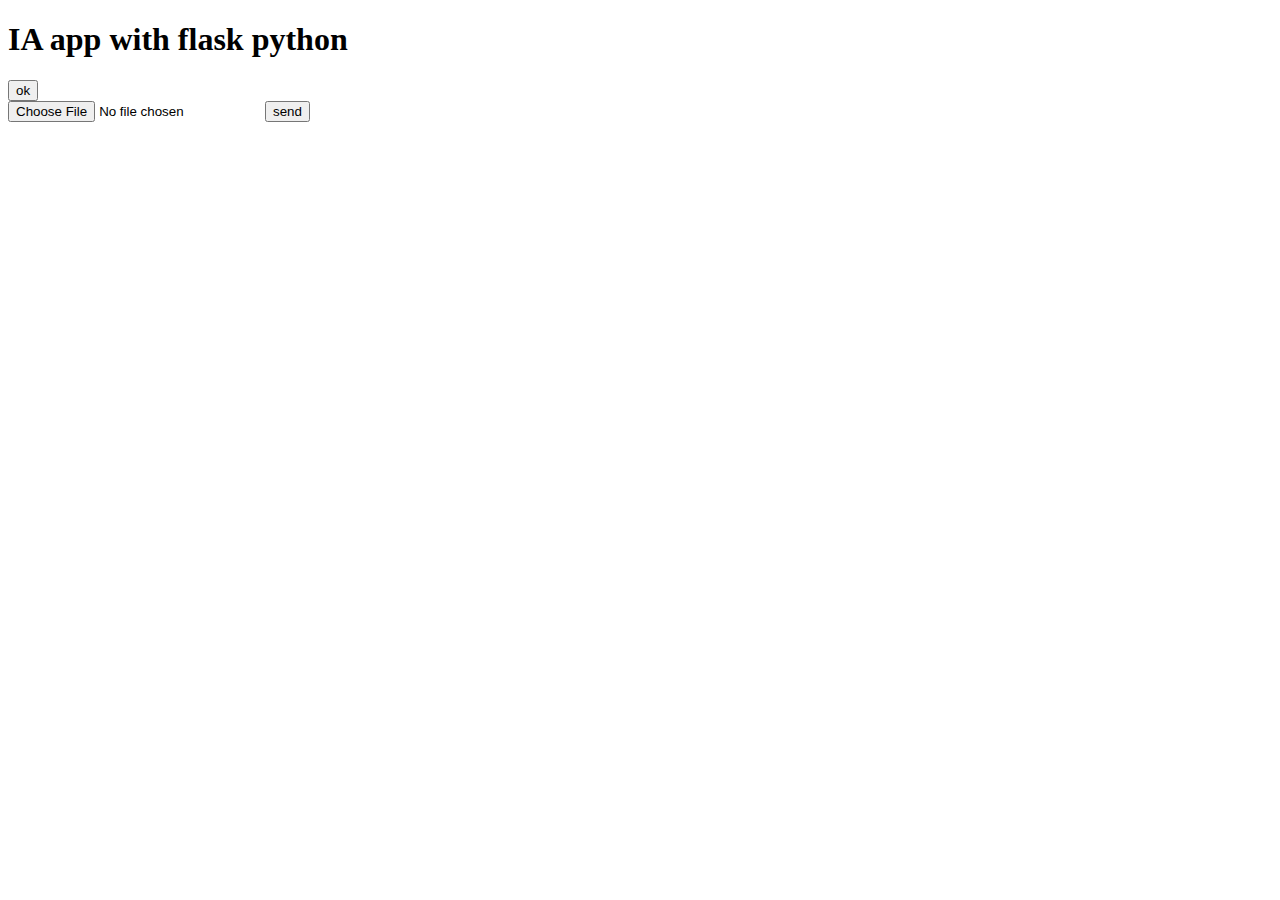
==== templates/index.html @ f8012872 "init didydoc" ====
<!DOCTYPE html>
<html lang="en">
<head>
    <meta charset="UTF-8">
    <meta name="viewport" content="width=device-width, initial-scale=1.0">
    <title>Document</title>
</head>
<body>
    <h1>IA app with flask python</h1>
    <button>ok</button>
    <form action="/upload" method="post" enctype="multipart/form-data">
        <input type="file" name="file" id="file">
        <button type="submit">send</button>
    </form>
</body>
</html>
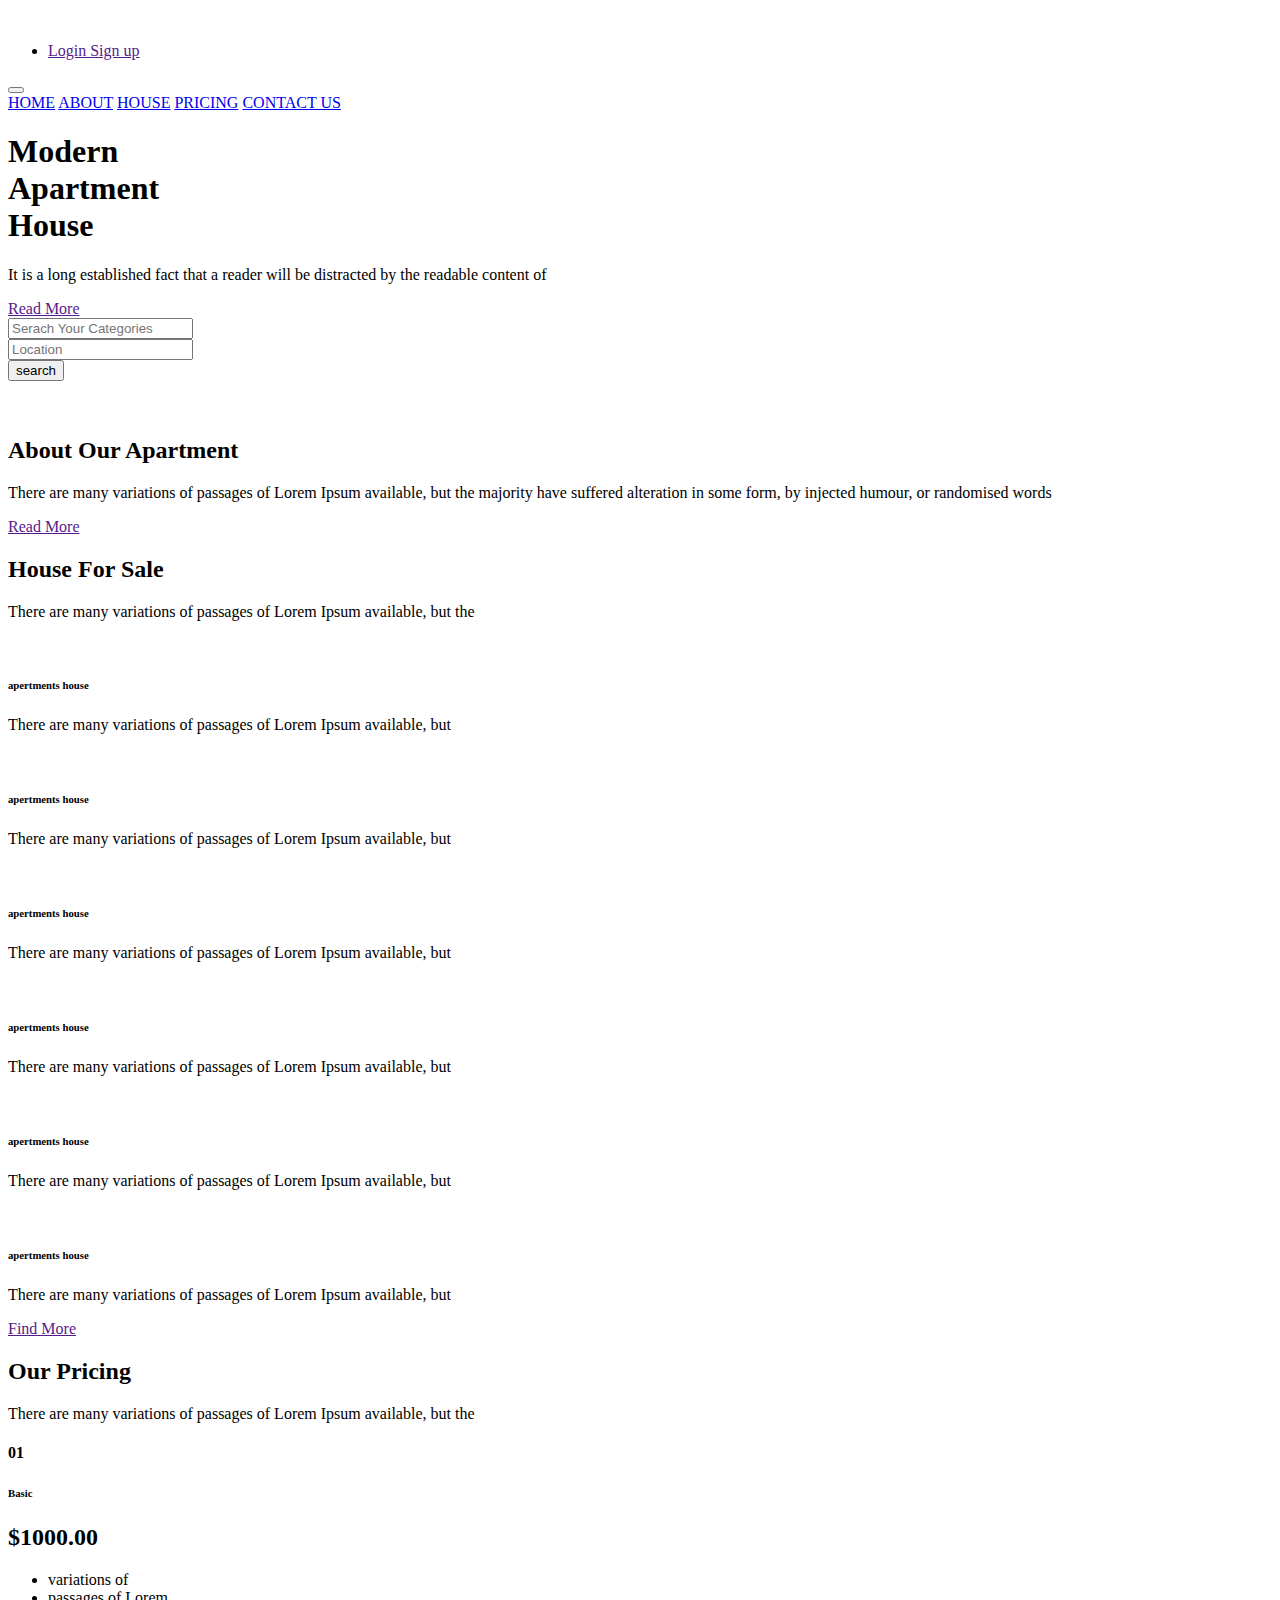
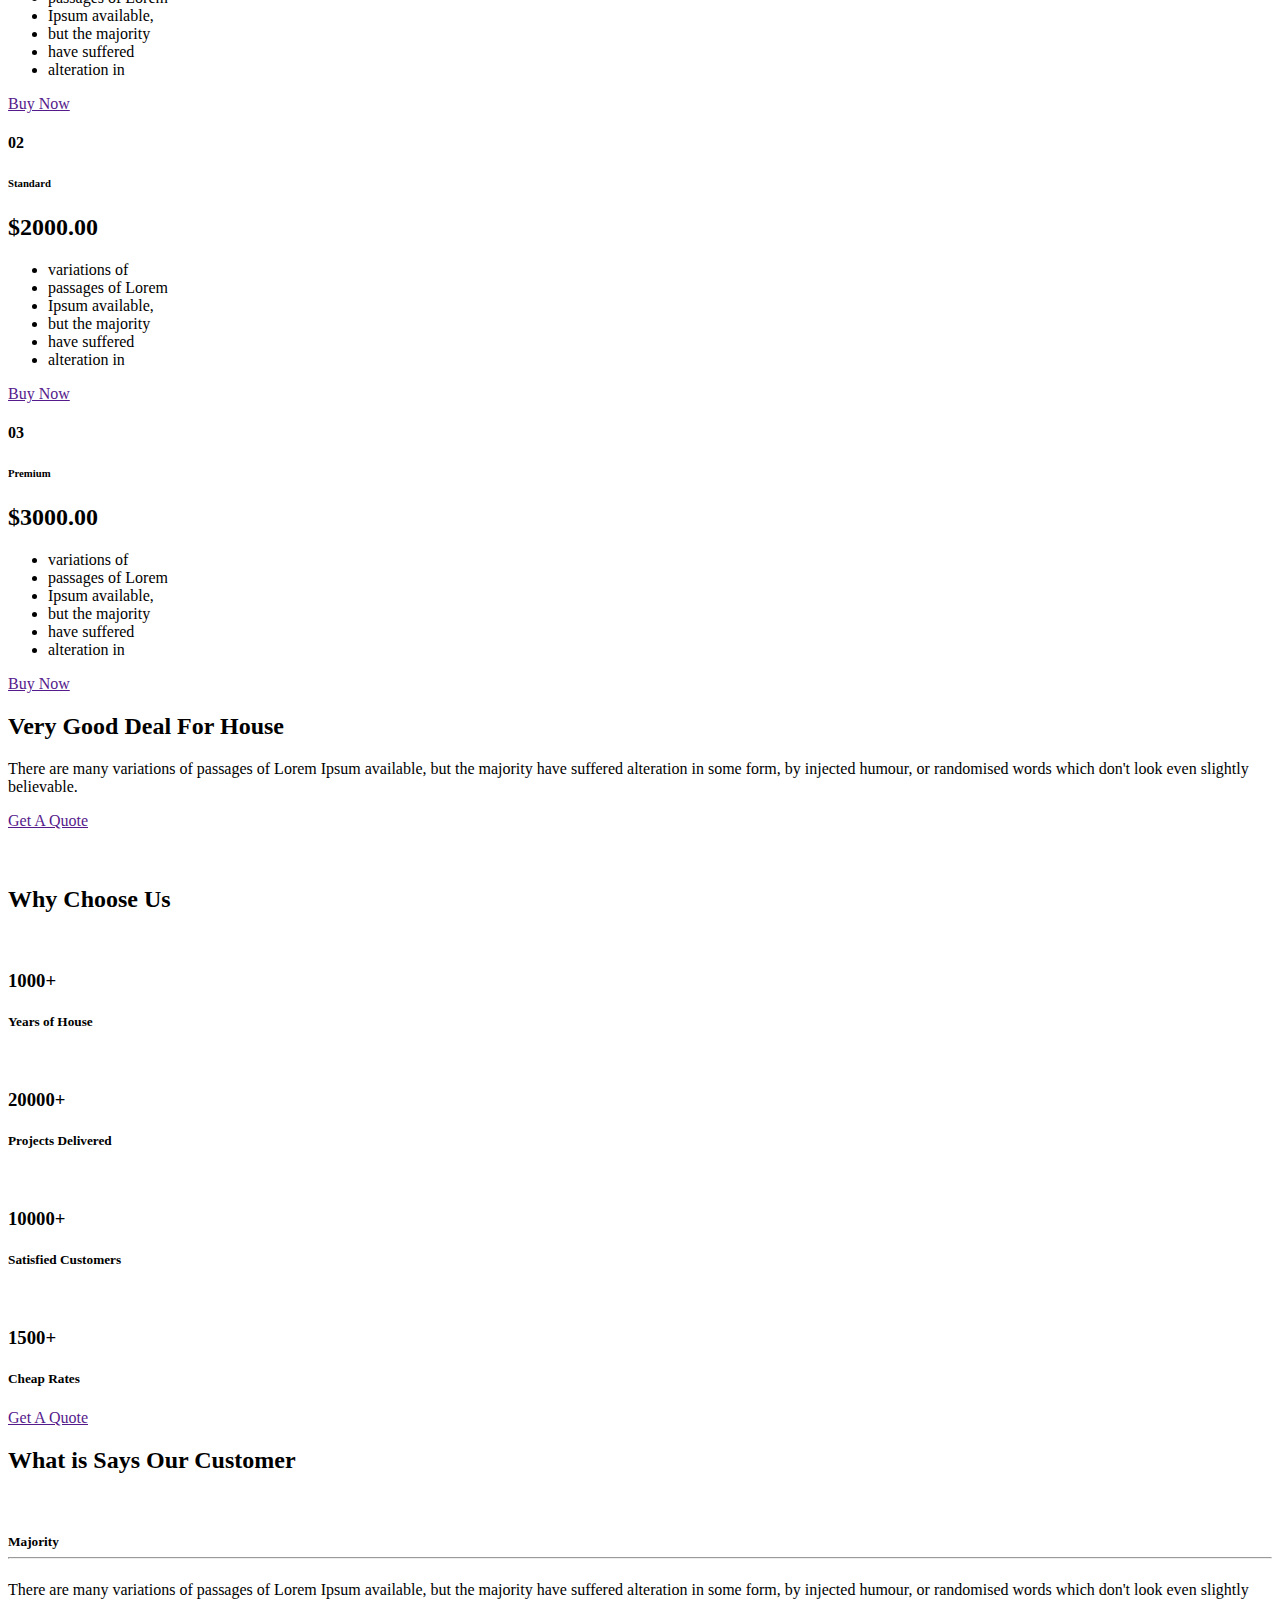
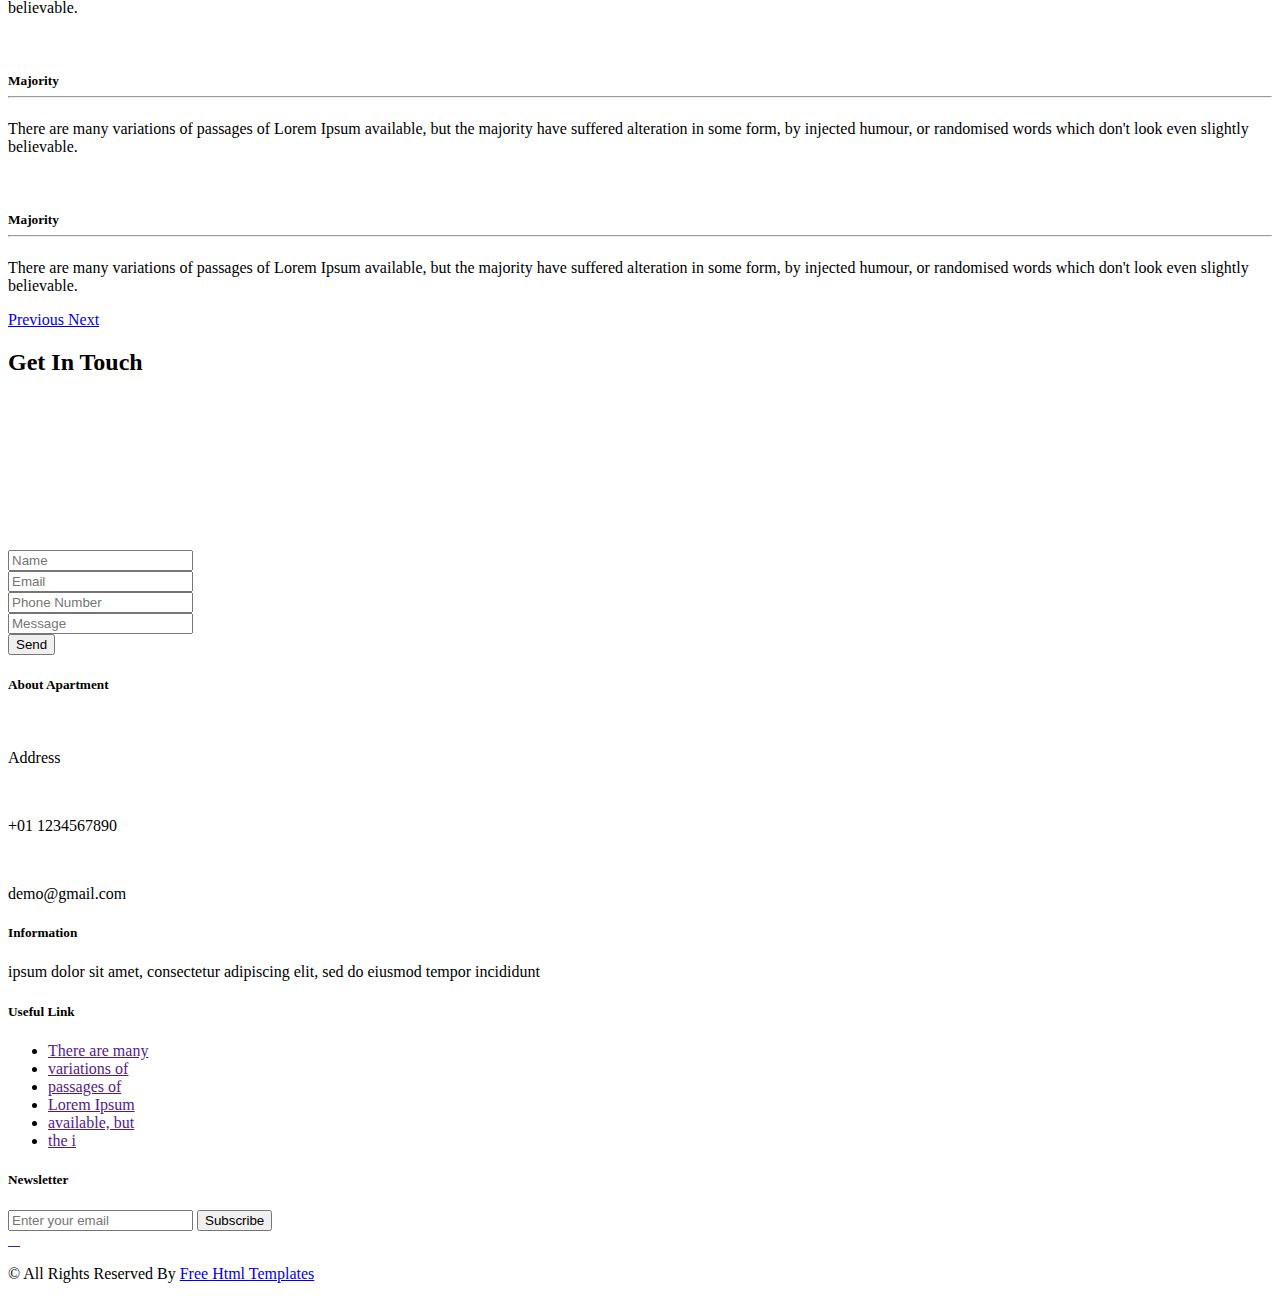
==== commit 2e14452e: "implementation du cotroleur et du parti ia" ====
--- a/templates/index.html
+++ b/templates/index.html
@@ -1,16 +1,802 @@
-<!DOCTYPE html>
-<html lang="en">
-<head>
-    <meta charset="UTF-8">
-    <meta name="viewport" content="width=device-width, initial-scale=1.0">
-    <title>Document</title>
-</head>
-<body>
-    <h1>IA app with flask python</h1>
-    <button>ok</button>
-    <form action="/upload" method="post" enctype="multipart/form-data">
-        <input type="file" name="file" id="file">
-        <button type="submit">send</button>
-    </form>
-</body>
+<!DOCTYPE html>
+<html>
+
+<head>
+  <!-- Basic -->
+  <meta charset="utf-8" />
+  <meta http-equiv="X-UA-Compatible" content="IE=edge" />
+  <!-- Mobile Metas -->
+  <meta name="viewport" content="width=device-width, initial-scale=1, shrink-to-fit=no" />
+  <!-- Site Metas -->
+  <meta name="keywords" content="" />
+  <meta name="description" content="" />
+  <meta name="author" content="" />
+
+  <title>Didydoc</title>
+
+  <!-- bootstrap core css -->
+  <link rel="stylesheet" type="text/css" href="static/css/bootstrap.css" />
+
+  <!-- fonts style -->
+  <link href="https://fonts.googleapis.com/css?family=Poppins:400,700|Raleway:400,700&display=swap" rel="stylesheet">
+  <!-- Custom styles for this template -->
+  <link href="static/css/style.css" rel="stylesheet" />
+  <!-- responsive style -->
+  <link href="static/css/responsive.css" rel="stylesheet" />
+</head>
+
+<body>
+  <div class="hero_area">
+    <!-- header section strats -->
+    <header class="header_section">
+      <div class="container-fluid">
+        <nav class="navbar navbar-expand-lg custom_nav-container">
+          <a class="navbar-brand" href="index.html">
+            <img src="images/logo.png" alt="" />
+          </a>
+          <div class="navbar-collapse" id="">
+            <ul class="navbar-nav justify-content-between ">
+              <div class="User_option">
+                <li class="">
+                  <a class="mr-4" href="">
+                    Login
+                  </a>
+                  <a class="" href="">
+                    Sign up
+                  </a>
+                </li>
+              </div>
+            </ul>
+
+            <div class="custom_menu-btn">
+              <button onclick="openNav()">
+                <span class="s-1">
+
+                </span>
+                <span class="s-2">
+
+                </span>
+                <span class="s-3">
+
+                </span>
+              </button>
+            </div>
+            <div id="myNav" class="overlay">
+              <div class="overlay-content">
+                <a href="index.html">HOME</a>
+                <a href="about.html">ABOUT</a>
+                <a href="house.html">HOUSE</a>
+                <a href="price.html">PRICING</a>
+                <a href="contact.html">CONTACT US</a>
+              </div>
+            </div>
+          </div>
+        </nav>
+      </div>
+    </header>
+    <!-- end header section -->
+    <!-- slider section -->
+    <section class="slider_section ">
+      <div class="container-fluid">
+        <div class="row">
+          <div class="col-md-4 offset-md-1">
+            <div class="detail-box">
+              <h1>
+                <span> Modern</span> <br>
+                Apartment <br>
+                House
+              </h1>
+              <p>
+                It is a long established fact that a reader will be distracted by the readable content of
+              </p>
+              <div class="btn-box">
+                <a href="" class="">
+                  Read More
+                </a>
+              </div>
+            </div>
+          </div>
+        </div>
+      </div>
+    </section>
+    <!-- end slider section -->
+  </div>
+
+  <!-- find section -->
+  <section class="find_section ">
+    <div class="container">
+      <form action="">
+        <div class=" form-row">
+          <div class="col-md-5">
+            <input type="text" class="form-control" placeholder="Serach Your Categories ">
+          </div>
+          <div class="col-md-5">
+            <input type="text" class="form-control" placeholder="Location ">
+          </div>
+          <div class="col-md-2">
+            <button type="submit" class="">
+              search
+            </button>
+          </div>
+        </div>
+
+      </form>
+    </div>
+  </section>
+
+  <!-- end find section -->
+
+
+  <!-- about section -->
+
+  <section class="about_section layout_padding-bottom">
+    <div class="square-box">
+      <img src="images/square.png" alt="">
+    </div>
+    <div class="container">
+      <div class="row">
+        <div class="col-md-6">
+          <div class="img-box">
+            <img src="images/about-img.jpg" alt="">
+          </div>
+        </div>
+        <div class="col-md-6">
+          <div class="detail-box">
+            <div class="heading_container">
+              <h2>
+                About Our Apartment
+              </h2>
+            </div>
+            <p>
+              There are many variations of passages of Lorem Ipsum available, but the majority have suffered alteration
+              in
+              some form, by injected humour, or randomised words
+            </p>
+            <a href="">
+              Read More
+            </a>
+          </div>
+        </div>
+      </div>
+    </div>
+  </section>
+
+  <!-- end about section -->
+
+  <!-- sale section -->
+
+  <section class="sale_section layout_padding-bottom">
+    <div class="container-fluid">
+      <div class="heading_container">
+        <h2>
+          House For Sale
+        </h2>
+        <p>
+          There are many variations of passages of Lorem Ipsum available, but the
+        </p>
+      </div>
+      <div class="sale_container">
+        <div class="box">
+          <div class="img-box">
+            <img src="images/s-1.jpg" alt="">
+          </div>
+          <div class="detail-box">
+            <h6>
+              apertments house
+            </h6>
+            <p>
+              There are many variations of passages of Lorem Ipsum available, but
+            </p>
+          </div>
+        </div>
+        <div class="box">
+          <div class="img-box">
+            <img src="images/s-2.jpg" alt="">
+          </div>
+          <div class="detail-box">
+            <h6>
+              apertments house
+            </h6>
+            <p>
+              There are many variations of passages of Lorem Ipsum available, but
+            </p>
+          </div>
+        </div>
+        <div class="box">
+          <div class="img-box">
+            <img src="images/s-3.jpg" alt="">
+          </div>
+          <div class="detail-box">
+            <h6>
+              apertments house
+            </h6>
+            <p>
+              There are many variations of passages of Lorem Ipsum available, but
+            </p>
+          </div>
+        </div>
+        <div class="box">
+          <div class="img-box">
+            <img src="images/s-4.jpg" alt="">
+          </div>
+          <div class="detail-box">
+            <h6>
+              apertments house
+            </h6>
+            <p>
+              There are many variations of passages of Lorem Ipsum available, but
+            </p>
+          </div>
+        </div>
+        <div class="box">
+          <div class="img-box">
+            <img src="images/s-5.jpg" alt="">
+          </div>
+          <div class="detail-box">
+            <h6>
+              apertments house
+            </h6>
+            <p>
+              There are many variations of passages of Lorem Ipsum available, but
+            </p>
+          </div>
+        </div>
+        <div class="box">
+          <div class="img-box">
+            <img src="images/s-6.jpg" alt="">
+          </div>
+          <div class="detail-box">
+            <h6>
+              apertments house
+            </h6>
+            <p>
+              There are many variations of passages of Lorem Ipsum available, but
+            </p>
+          </div>
+        </div>
+      </div>
+      <div class="btn-box">
+        <a href="">
+          Find More
+        </a>
+      </div>
+    </div>
+  </section>
+
+  <!-- end sale section -->
+
+  <!-- price section -->
+
+  <section class="price_section layout_padding-bottom">
+    <div class="container">
+      <div class="heading_container">
+        <h2>
+          Our Pricing
+        </h2>
+        <p>
+          There are many variations of passages of Lorem Ipsum available, but the
+        </p>
+      </div>
+      <div class="price_container">
+        <div class="box">
+          <div class="detail-box">
+            <div class="heading-box">
+              <h4>
+                01
+              </h4>
+              <h6>
+                Basic
+              </h6>
+            </div>
+            <div class="text-box">
+              <h2>
+                $1000.00
+              </h2>
+              <ul>
+                <li>
+                  variations of
+                </li>
+                <li>
+                  passages of Lorem
+                </li>
+                <li>
+                  Ipsum available,
+                </li>
+                <li>
+                  but the majority
+                </li>
+                <li>
+                  have suffered
+                </li>
+                <li>
+                  alteration in
+                </li>
+              </ul>
+            </div>
+          </div>
+          <div class="btn-box">
+            <a href="">
+              Buy Now
+            </a>
+          </div>
+        </div>
+        <div class="box">
+          <div class="detail-box">
+            <div class="heading-box">
+              <h4>
+                02
+              </h4>
+              <h6>
+                Standard
+              </h6>
+            </div>
+            <div class="text-box">
+              <h2>
+                $2000.00
+              </h2>
+              <ul>
+                <li>
+                  variations of
+                </li>
+                <li>
+                  passages of Lorem
+                </li>
+                <li>
+                  Ipsum available,
+                </li>
+                <li>
+                  but the majority
+                </li>
+                <li>
+                  have suffered
+                </li>
+                <li>
+                  alteration in
+                </li>
+              </ul>
+            </div>
+          </div>
+          <div class="btn-box">
+            <a href="">
+              Buy Now
+            </a>
+          </div>
+        </div>
+        <div class="box">
+          <div class="detail-box">
+            <div class="heading-box">
+              <h4>
+                03
+              </h4>
+              <h6>
+                Premium
+              </h6>
+            </div>
+            <div class="text-box">
+              <h2>
+                $3000.00
+              </h2>
+              <ul>
+                <li>
+                  variations of
+                </li>
+                <li>
+                  passages of Lorem
+                </li>
+                <li>
+                  Ipsum available,
+                </li>
+                <li>
+                  but the majority
+                </li>
+                <li>
+                  have suffered
+                </li>
+                <li>
+                  alteration in
+                </li>
+              </ul>
+            </div>
+          </div>
+          <div class="btn-box">
+            <a href="">
+              Buy Now
+            </a>
+          </div>
+        </div>
+      </div>
+    </div>
+  </section>
+  <!-- end price section -->
+
+  <!-- deal section -->
+
+  <section class="deal_section layout_padding-bottom">
+    <div class="container">
+      <div class="row">
+        <div class="col-md-6">
+          <div class="detail-box">
+            <div class="heading_container">
+              <h2>
+                Very Good Deal For House
+              </h2>
+            </div>
+            <p>
+              There are many variations of passages of Lorem Ipsum available, but the majority have suffered alteration
+              in
+              some form, by injected humour, or randomised words which don't look even slightly believable.
+            </p>
+            <a href="">
+              Get A Quote
+            </a>
+          </div>
+        </div>
+        <div class="col-md-6">
+          <div class="img-box">
+            <div class="box b1">
+              <img src="images/d-1.jpg" alt="">
+            </div>
+            <div class="box b1">
+              <img src="images/d-2.jpg" alt="">
+            </div>
+          </div>
+        </div>
+      </div>
+    </div>
+  </section>
+
+  <!-- end deal section -->
+
+
+  <!-- us section -->
+  <section class="us_section layout_padding2">
+
+    <div class="container">
+      <div class="heading_container">
+        <h2>
+          Why Choose Us
+        </h2>
+      </div>
+      <div class="row">
+        <div class="col-md-3 col-sm-6">
+          <div class="box">
+            <div class="img-box">
+              <img src="images/u-1.png" alt="">
+            </div>
+            <div class="detail-box">
+              <h3 class="price">
+                1000+
+              </h3>
+              <h5>
+                Years of House
+              </h5>
+            </div>
+          </div>
+        </div>
+        <div class="col-md-3 col-sm-6">
+          <div class="box">
+            <div class="img-box">
+              <img src="images/u-2.png" alt="">
+            </div>
+            <div class="detail-box">
+              <h3>
+                20000+
+              </h3>
+              <h5>
+                Projects Delivered
+              </h5>
+            </div>
+          </div>
+        </div>
+        <div class="col-md-3 col-sm-6">
+          <div class="box">
+            <div class="img-box">
+              <img src="images/u-3.png" alt="">
+            </div>
+            <div class="detail-box">
+              <h3>
+                10000+
+              </h3>
+              <h5>
+                Satisfied Customers
+              </h5>
+            </div>
+          </div>
+        </div>
+        <div class="col-md-3 col-sm-6">
+          <div class="box">
+            <div class="img-box">
+              <img src="images/u-4.png" alt="">
+            </div>
+            <div class="detail-box">
+              <h3>
+                1500+
+              </h3>
+              <h5>
+                Cheap Rates
+              </h5>
+            </div>
+          </div>
+        </div>
+      </div>
+      <div class="btn-box">
+        <a href="">
+          Get A Quote
+        </a>
+      </div>
+    </div>
+  </section>
+
+  <!-- end us section -->
+
+  <!-- client secction -->
+
+  <section class="client_section layout_padding">
+    <div class="container-fluid">
+      <div class="heading_container">
+        <h2>
+          What is Says Our Customer
+        </h2>
+      </div>
+      <div class="client_container">
+        <div id="carouselExampleControls" class="carousel slide" data-ride="carousel">
+          <div class="carousel-inner">
+            <div class="carousel-item active">
+              <div class="box">
+                <div class="img-box">
+                  <img src="images/client.jpg" alt="">
+                </div>
+                <div class="detail-box">
+                  <h5>
+                    <span>Majority</span>
+                    <hr>
+                  </h5>
+                  <p>
+                    There are many variations of passages of Lorem Ipsum available, but the majority have suffered
+                    alteration
+                    in some form, by injected humour, or randomised words which don't look even slightly believable.
+                  </p>
+                </div>
+              </div>
+            </div>
+            <div class="carousel-item">
+              <div class="box">
+                <div class="img-box">
+                  <img src="images/client.jpg" alt="">
+                </div>
+                <div class="detail-box">
+                  <h5>
+                    <span>Majority</span>
+                    <hr>
+                  </h5>
+                  <p>
+                    There are many variations of passages of Lorem Ipsum available, but the majority have suffered
+                    alteration
+                    in some form, by injected humour, or randomised words which don't look even slightly believable.
+                  </p>
+                </div>
+              </div>
+            </div>
+            <div class="carousel-item">
+              <div class="box">
+                <div class="img-box">
+                  <img src="images/client.jpg" alt="">
+                </div>
+                <div class="detail-box">
+                  <h5>
+                    <span>Majority</span>
+                    <hr>
+                  </h5>
+                  <p>
+                    There are many variations of passages of Lorem Ipsum available, but the majority have suffered
+                    alteration
+                    in some form, by injected humour, or randomised words which don't look even slightly believable.
+                  </p>
+                </div>
+              </div>
+            </div>
+          </div>
+          <a class="carousel-control-prev" href="#carouselExampleControls" role="button" data-slide="prev">
+            <span class="sr-only">Previous</span>
+          </a>
+          <a class="carousel-control-next" href="#carouselExampleControls" role="button" data-slide="next">
+            <span class="sr-only">Next</span>
+          </a>
+        </div>
+
+      </div>
+    </div>
+  </section>
+
+  <!-- end client section -->
+
+  <!-- contact section -->
+
+  <section class="contact_section ">
+    <div class="container">
+      <div class="heading_container">
+        <h2>
+          Get In Touch
+        </h2>
+      </div>
+    </div>
+    <div class="container-fluid">
+      <div class="row">
+        <div class="col-md-6 px-0">
+          <div class="map_container">
+            <div class="map-responsive">
+              <iframe src="https://www.google.com/maps/embed/v1/place?key=AIzaSyA0s1a7phLN0iaD6-UE7m4qP-z21pH0eSc&q=Eiffel+Tower+Paris+France" width="600" height="300" frameborder="0" style="border:0; width: 100%; height:100%" allowfullscreen></iframe>
+            </div>
+          </div>
+        </div>
+        <div class="col-lg-4 col-md-5 ">
+          <div class="form_container">
+            <form action="">
+              <div>
+                <input type="text" placeholder="Name" />
+              </div>
+              <div>
+                <input type="email" placeholder="Email" />
+              </div>
+              <div>
+                <input type="text" placeholder="Phone Number" />
+              </div>
+              <div>
+                <input type="text" class="message-box" placeholder="Message" />
+              </div>
+              <div class="d-flex ">
+                <button>
+                  Send
+                </button>
+              </div>
+            </form>
+          </div>
+        </div>
+
+      </div>
+    </div>
+  </section>
+
+  <!-- end contact section -->
+
+
+
+  <!-- info section -->
+  <section class="info_section ">
+    <div class="container">
+      <div class="row">
+        <div class="col-md-3">
+          <div class="info_contact">
+            <h5>
+              About Apartment
+            </h5>
+            <div>
+              <div class="img-box">
+                <img src="images/location.png" width="18px" alt="">
+              </div>
+              <p>
+                Address
+              </p>
+            </div>
+            <div>
+              <div class="img-box">
+                <img src="images/phone.png" width="12px" alt="">
+              </div>
+              <p>
+                +01 1234567890
+              </p>
+            </div>
+            <div>
+              <div class="img-box">
+                <img src="images/mail.png" width="18px" alt="">
+              </div>
+              <p>
+                demo@gmail.com
+              </p>
+            </div>
+          </div>
+        </div>
+        <div class="col-md-3">
+          <div class="info_info">
+            <h5>
+              Information
+            </h5>
+            <p>
+              ipsum dolor sit amet, consectetur adipiscing elit, sed do eiusmod tempor incididunt
+            </p>
+          </div>
+        </div>
+
+        <div class="col-md-3">
+          <div class="info_links">
+            <h5>
+              Useful Link
+            </h5>
+            <ul>
+              <li>
+                <a href="">
+                  There are many
+                </a>
+              </li>
+              <li>
+                <a href="">
+                  variations of
+                </a>
+              </li>
+              <li>
+                <a href="">
+                  passages of
+                </a>
+              </li>
+              <li>
+                <a href="">
+                  Lorem Ipsum
+                </a>
+              </li>
+              <li>
+                <a href="">
+                  available, but
+                </a>
+              </li>
+              <li>
+                <a href="">
+                  the i
+                </a>
+              </li>
+            </ul>
+          </div>
+        </div>
+        <div class="col-md-3">
+          <div class="info_form ">
+            <h5>
+              Newsletter
+            </h5>
+            <form action="">
+              <input type="email" placeholder="Enter your email">
+              <button>
+                Subscribe
+              </button>
+            </form>
+            <div class="social_box">
+              <a href="">
+                <img src="images/fb.png" alt="">
+              </a>
+              <a href="">
+                <img src="images/twitter.png" alt="">
+              </a>
+              <a href="">
+                <img src="images/linkedin.png" alt="">
+              </a>
+              <a href="">
+                <img src="images/youtube.png" alt="">
+              </a>
+            </div>
+          </div>
+        </div>
+      </div>
+    </div>
+  </section>
+
+  <!-- end info_section -->
+
+
+  <!-- footer section -->
+  <section class="container-fluid footer_section ">
+    <div class="container">
+      <p>
+        &copy; <span id="displayYear"></span> All Rights Reserved By
+        <a href="https://html.design/">Free Html Templates</a>
+      </p>
+    </div>
+  </section>
+  <!-- end  footer section -->
+
+
+  <script type="text/javascript" src="static/js/jquery-3.4.1.min.js"></script>
+  <script type="text/javascript" src="static/js/bootstrap.js"></script>
+  <script type="text/javascript" src="static/js/custom.js"></script>
+
+
+</body>
+
 </html>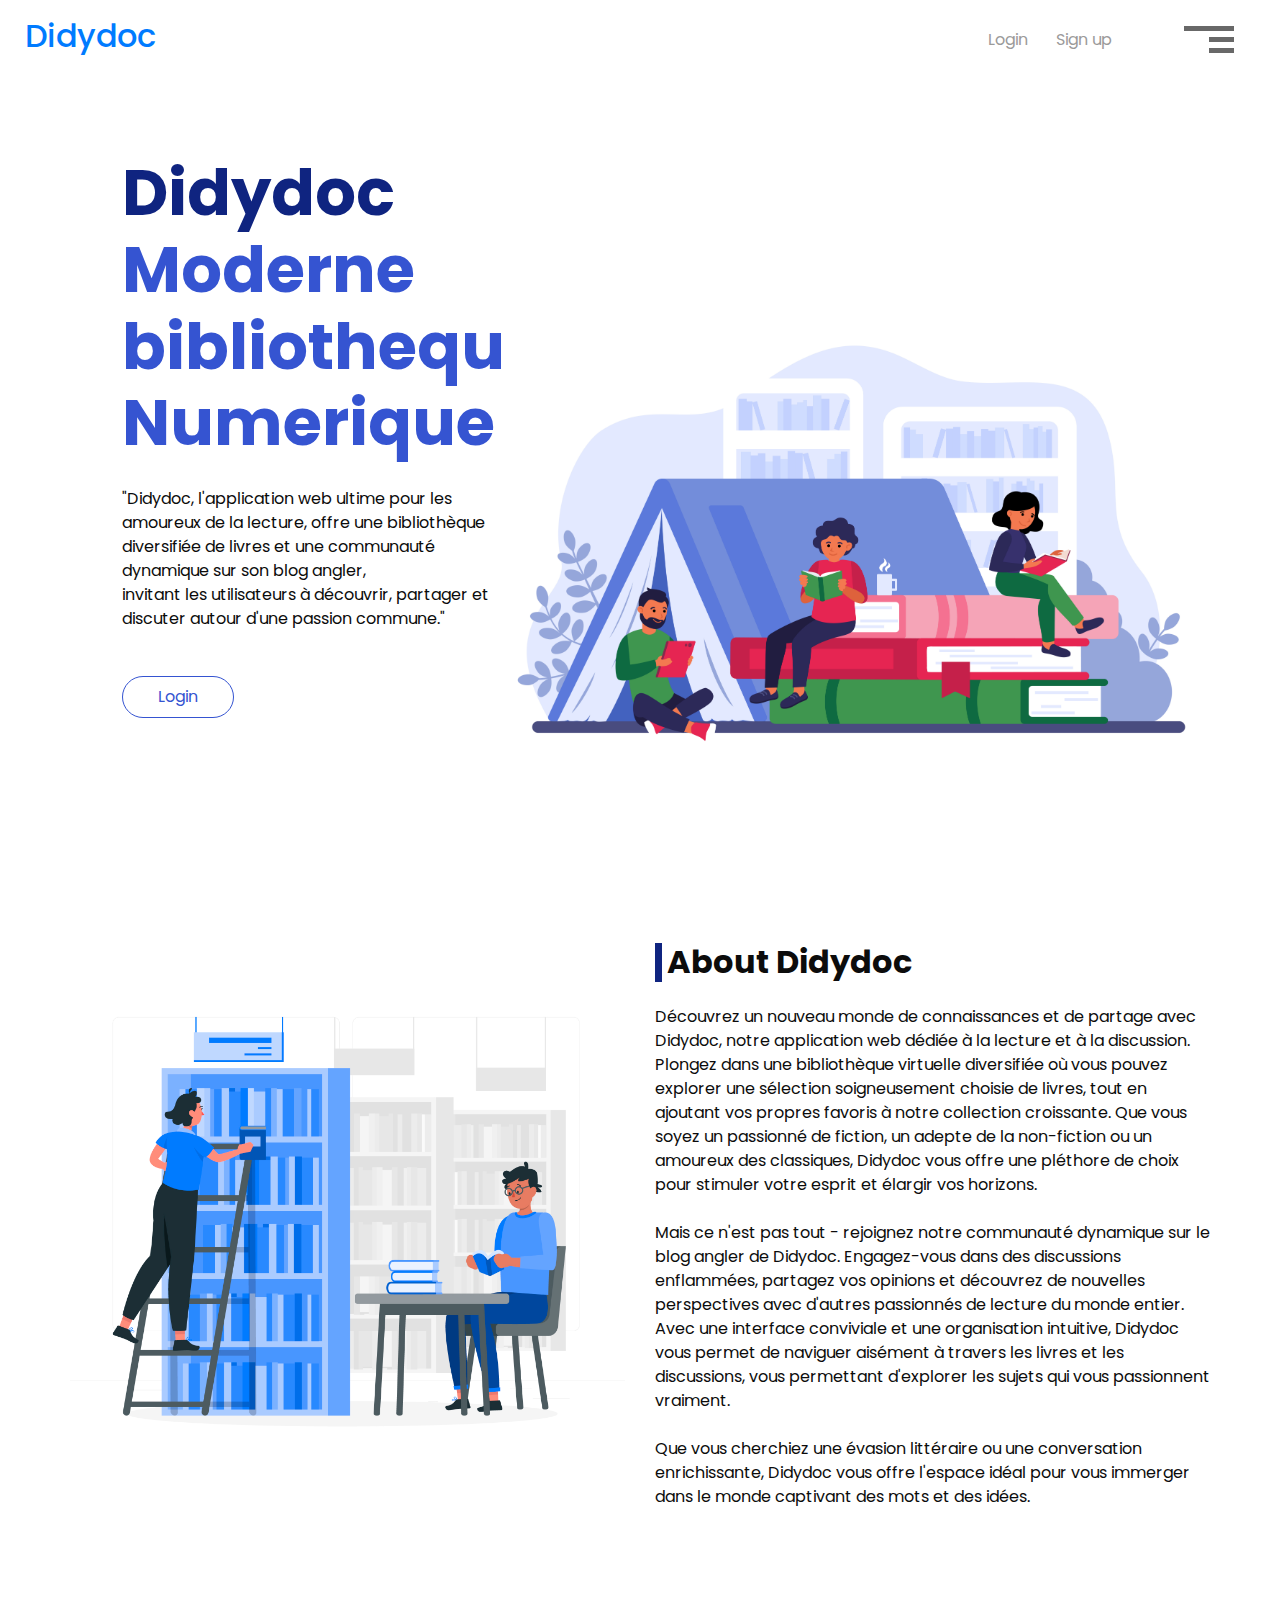
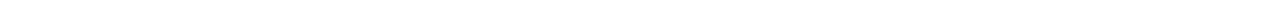
==== commit 7b4fb9e1: "finalisation du version 1 de didydoc , le partie IA marche bien , le systeme est operationnel" ====
--- a/templates/index.html
+++ b/templates/index.html
@@ -15,14 +15,15 @@
   <title>Didydoc</title>
 
   <!-- bootstrap core css -->
-  <link rel="stylesheet" type="text/css" href="static/css/bootstrap.css" />
+  <link rel="stylesheet" type="text/css" href="/static/css/bootstrap.css" />
 
   <!-- fonts style -->
   <link href="https://fonts.googleapis.com/css?family=Poppins:400,700|Raleway:400,700&display=swap" rel="stylesheet">
   <!-- Custom styles for this template -->
-  <link href="static/css/style.css" rel="stylesheet" />
+  <link href="/static/css/style.css" rel="stylesheet" />
+  <link href="/static/css/nycss.css" rel="stylesheet"/>
   <!-- responsive style -->
-  <link href="static/css/responsive.css" rel="stylesheet" />
+  <link href="/static/css/responsive.css" rel="stylesheet" />
 </head>
 
 <body>
@@ -32,16 +33,16 @@
       <div class="container-fluid">
         <nav class="navbar navbar-expand-lg custom_nav-container">
           <a class="navbar-brand" href="index.html">
-            <img src="images/logo.png" alt="" />
+            <h2>Didydoc</h2>
           </a>
           <div class="navbar-collapse" id="">
             <ul class="navbar-nav justify-content-between ">
               <div class="User_option">
                 <li class="">
-                  <a class="mr-4" href="">
+                  <a class="mr-4" href="/user/login/">
                     Login
                   </a>
-                  <a class="" href="">
+                  <a class="" href="/user/signup/">
                     Sign up
                   </a>
                 </li>
@@ -63,11 +64,8 @@
             </div>
             <div id="myNav" class="overlay">
               <div class="overlay-content">
-                <a href="index.html">HOME</a>
-                <a href="about.html">ABOUT</a>
-                <a href="house.html">HOUSE</a>
-                <a href="price.html">PRICING</a>
-                <a href="contact.html">CONTACT US</a>
+                <a href="/">HOME</a>
+                <a href="/">ABOUT</a>
               </div>
             </div>
           </div>
@@ -82,18 +80,26 @@
           <div class="col-md-4 offset-md-1">
             <div class="detail-box">
               <h1>
-                <span> Modern</span> <br>
-                Apartment <br>
-                House
+                <span> Didydoc</span> <br>
+                Moderne bibliotheque <br>
+                Numerique
               </h1>
               <p>
-                It is a long established fact that a reader will be distracted by the readable content of
+                "Didydoc, l'application web ultime pour les amoureux de la lecture, offre une bibliothèque diversifiée de livres et une communauté dynamique sur son blog angler, </br>invitant les utilisateurs à découvrir, partager et discuter autour d'une passion commune."
               </p>
               <div class="btn-box">
-                <a href="" class="">
-                  Read More
+                <a class="mr-4" href="/user/login/">
+                  Login
                 </a>
               </div>
+            </div>
+          </div>
+          <div class="col-md-4 offset-md-1">
+            <div class="detail-box">
+             <div class="rigth">
+                <img src="/static/images/7788.jpg" alt="" srcset="">
+                
+             </div>
             </div>
           </div>
         </div>
@@ -102,30 +108,7 @@
     <!-- end slider section -->
   </div>
 
-  <!-- find section -->
-  <section class="find_section ">
-    <div class="container">
-      <form action="">
-        <div class=" form-row">
-          <div class="col-md-5">
-            <input type="text" class="form-control" placeholder="Serach Your Categories ">
-          </div>
-          <div class="col-md-5">
-            <input type="text" class="form-control" placeholder="Location ">
-          </div>
-          <div class="col-md-2">
-            <button type="submit" class="">
-              search
-            </button>
-          </div>
-        </div>
-
-      </form>
-    </div>
-  </section>
-
-  <!-- end find section -->
-
+ 
 
   <!-- about section -->
 
@@ -137,24 +120,23 @@
       <div class="row">
         <div class="col-md-6">
           <div class="img-box">
-            <img src="images/about-img.jpg" alt="">
+            <img src="/static//images/Library_Freepik.jpg" alt="">
           </div>
         </div>
         <div class="col-md-6">
           <div class="detail-box">
             <div class="heading_container">
               <h2>
-                About Our Apartment
+                About Didydoc
               </h2>
             </div>
             <p>
-              There are many variations of passages of Lorem Ipsum available, but the majority have suffered alteration
-              in
-              some form, by injected humour, or randomised words
+              Découvrez un nouveau monde de connaissances et de partage avec Didydoc, notre application web dédiée à la lecture et à la discussion. Plongez dans une bibliothèque virtuelle diversifiée où vous pouvez explorer une sélection soigneusement choisie de livres, tout en ajoutant vos propres favoris à notre collection croissante. Que vous soyez un passionné de fiction, un adepte de la non-fiction ou un amoureux des classiques, Didydoc vous offre une pléthore de choix pour stimuler votre esprit et élargir vos horizons.</br></br>
+
+              Mais ce n'est pas tout - rejoignez notre communauté dynamique sur le blog angler de Didydoc. Engagez-vous dans des discussions enflammées, partagez vos opinions et découvrez de nouvelles perspectives avec d'autres passionnés de lecture du monde entier. Avec une interface conviviale et une organisation intuitive, Didydoc vous permet de naviguer aisément à travers les livres et les discussions, vous permettant d'explorer les sujets qui vous passionnent vraiment.</br></br>
+              
+              Que vous cherchiez une évasion littéraire ou une conversation enrichissante, Didydoc vous offre l'espace idéal pour vous immerger dans le monde captivant des mots et des idées.
             </p>
-            <a href="">
-              Read More
-            </a>
           </div>
         </div>
       </div>
@@ -164,631 +146,7 @@
   <!-- end about section -->
 
   <!-- sale section -->
-
-  <section class="sale_section layout_padding-bottom">
-    <div class="container-fluid">
-      <div class="heading_container">
-        <h2>
-          House For Sale
-        </h2>
-        <p>
-          There are many variations of passages of Lorem Ipsum available, but the
-        </p>
-      </div>
-      <div class="sale_container">
-        <div class="box">
-          <div class="img-box">
-            <img src="images/s-1.jpg" alt="">
-          </div>
-          <div class="detail-box">
-            <h6>
-              apertments house
-            </h6>
-            <p>
-              There are many variations of passages of Lorem Ipsum available, but
-            </p>
-          </div>
-        </div>
-        <div class="box">
-          <div class="img-box">
-            <img src="images/s-2.jpg" alt="">
-          </div>
-          <div class="detail-box">
-            <h6>
-              apertments house
-            </h6>
-            <p>
-              There are many variations of passages of Lorem Ipsum available, but
-            </p>
-          </div>
-        </div>
-        <div class="box">
-          <div class="img-box">
-            <img src="images/s-3.jpg" alt="">
-          </div>
-          <div class="detail-box">
-            <h6>
-              apertments house
-            </h6>
-            <p>
-              There are many variations of passages of Lorem Ipsum available, but
-            </p>
-          </div>
-        </div>
-        <div class="box">
-          <div class="img-box">
-            <img src="images/s-4.jpg" alt="">
-          </div>
-          <div class="detail-box">
-            <h6>
-              apertments house
-            </h6>
-            <p>
-              There are many variations of passages of Lorem Ipsum available, but
-            </p>
-          </div>
-        </div>
-        <div class="box">
-          <div class="img-box">
-            <img src="images/s-5.jpg" alt="">
-          </div>
-          <div class="detail-box">
-            <h6>
-              apertments house
-            </h6>
-            <p>
-              There are many variations of passages of Lorem Ipsum available, but
-            </p>
-          </div>
-        </div>
-        <div class="box">
-          <div class="img-box">
-            <img src="images/s-6.jpg" alt="">
-          </div>
-          <div class="detail-box">
-            <h6>
-              apertments house
-            </h6>
-            <p>
-              There are many variations of passages of Lorem Ipsum available, but
-            </p>
-          </div>
-        </div>
-      </div>
-      <div class="btn-box">
-        <a href="">
-          Find More
-        </a>
-      </div>
-    </div>
-  </section>
-
-  <!-- end sale section -->
-
-  <!-- price section -->
-
-  <section class="price_section layout_padding-bottom">
-    <div class="container">
-      <div class="heading_container">
-        <h2>
-          Our Pricing
-        </h2>
-        <p>
-          There are many variations of passages of Lorem Ipsum available, but the
-        </p>
-      </div>
-      <div class="price_container">
-        <div class="box">
-          <div class="detail-box">
-            <div class="heading-box">
-              <h4>
-                01
-              </h4>
-              <h6>
-                Basic
-              </h6>
-            </div>
-            <div class="text-box">
-              <h2>
-                $1000.00
-              </h2>
-              <ul>
-                <li>
-                  variations of
-                </li>
-                <li>
-                  passages of Lorem
-                </li>
-                <li>
-                  Ipsum available,
-                </li>
-                <li>
-                  but the majority
-                </li>
-                <li>
-                  have suffered
-                </li>
-                <li>
-                  alteration in
-                </li>
-              </ul>
-            </div>
-          </div>
-          <div class="btn-box">
-            <a href="">
-              Buy Now
-            </a>
-          </div>
-        </div>
-        <div class="box">
-          <div class="detail-box">
-            <div class="heading-box">
-              <h4>
-                02
-              </h4>
-              <h6>
-                Standard
-              </h6>
-            </div>
-            <div class="text-box">
-              <h2>
-                $2000.00
-              </h2>
-              <ul>
-                <li>
-                  variations of
-                </li>
-                <li>
-                  passages of Lorem
-                </li>
-                <li>
-                  Ipsum available,
-                </li>
-                <li>
-                  but the majority
-                </li>
-                <li>
-                  have suffered
-                </li>
-                <li>
-                  alteration in
-                </li>
-              </ul>
-            </div>
-          </div>
-          <div class="btn-box">
-            <a href="">
-              Buy Now
-            </a>
-          </div>
-        </div>
-        <div class="box">
-          <div class="detail-box">
-            <div class="heading-box">
-              <h4>
-                03
-              </h4>
-              <h6>
-                Premium
-              </h6>
-            </div>
-            <div class="text-box">
-              <h2>
-                $3000.00
-              </h2>
-              <ul>
-                <li>
-                  variations of
-                </li>
-                <li>
-                  passages of Lorem
-                </li>
-                <li>
-                  Ipsum available,
-                </li>
-                <li>
-                  but the majority
-                </li>
-                <li>
-                  have suffered
-                </li>
-                <li>
-                  alteration in
-                </li>
-              </ul>
-            </div>
-          </div>
-          <div class="btn-box">
-            <a href="">
-              Buy Now
-            </a>
-          </div>
-        </div>
-      </div>
-    </div>
-  </section>
-  <!-- end price section -->
-
-  <!-- deal section -->
-
-  <section class="deal_section layout_padding-bottom">
-    <div class="container">
-      <div class="row">
-        <div class="col-md-6">
-          <div class="detail-box">
-            <div class="heading_container">
-              <h2>
-                Very Good Deal For House
-              </h2>
-            </div>
-            <p>
-              There are many variations of passages of Lorem Ipsum available, but the majority have suffered alteration
-              in
-              some form, by injected humour, or randomised words which don't look even slightly believable.
-            </p>
-            <a href="">
-              Get A Quote
-            </a>
-          </div>
-        </div>
-        <div class="col-md-6">
-          <div class="img-box">
-            <div class="box b1">
-              <img src="images/d-1.jpg" alt="">
-            </div>
-            <div class="box b1">
-              <img src="images/d-2.jpg" alt="">
-            </div>
-          </div>
-        </div>
-      </div>
-    </div>
-  </section>
-
-  <!-- end deal section -->
-
-
-  <!-- us section -->
-  <section class="us_section layout_padding2">
-
-    <div class="container">
-      <div class="heading_container">
-        <h2>
-          Why Choose Us
-        </h2>
-      </div>
-      <div class="row">
-        <div class="col-md-3 col-sm-6">
-          <div class="box">
-            <div class="img-box">
-              <img src="images/u-1.png" alt="">
-            </div>
-            <div class="detail-box">
-              <h3 class="price">
-                1000+
-              </h3>
-              <h5>
-                Years of House
-              </h5>
-            </div>
-          </div>
-        </div>
-        <div class="col-md-3 col-sm-6">
-          <div class="box">
-            <div class="img-box">
-              <img src="images/u-2.png" alt="">
-            </div>
-            <div class="detail-box">
-              <h3>
-                20000+
-              </h3>
-              <h5>
-                Projects Delivered
-              </h5>
-            </div>
-          </div>
-        </div>
-        <div class="col-md-3 col-sm-6">
-          <div class="box">
-            <div class="img-box">
-              <img src="images/u-3.png" alt="">
-            </div>
-            <div class="detail-box">
-              <h3>
-                10000+
-              </h3>
-              <h5>
-                Satisfied Customers
-              </h5>
-            </div>
-          </div>
-        </div>
-        <div class="col-md-3 col-sm-6">
-          <div class="box">
-            <div class="img-box">
-              <img src="images/u-4.png" alt="">
-            </div>
-            <div class="detail-box">
-              <h3>
-                1500+
-              </h3>
-              <h5>
-                Cheap Rates
-              </h5>
-            </div>
-          </div>
-        </div>
-      </div>
-      <div class="btn-box">
-        <a href="">
-          Get A Quote
-        </a>
-      </div>
-    </div>
-  </section>
-
-  <!-- end us section -->
-
-  <!-- client secction -->
-
-  <section class="client_section layout_padding">
-    <div class="container-fluid">
-      <div class="heading_container">
-        <h2>
-          What is Says Our Customer
-        </h2>
-      </div>
-      <div class="client_container">
-        <div id="carouselExampleControls" class="carousel slide" data-ride="carousel">
-          <div class="carousel-inner">
-            <div class="carousel-item active">
-              <div class="box">
-                <div class="img-box">
-                  <img src="images/client.jpg" alt="">
-                </div>
-                <div class="detail-box">
-                  <h5>
-                    <span>Majority</span>
-                    <hr>
-                  </h5>
-                  <p>
-                    There are many variations of passages of Lorem Ipsum available, but the majority have suffered
-                    alteration
-                    in some form, by injected humour, or randomised words which don't look even slightly believable.
-                  </p>
-                </div>
-              </div>
-            </div>
-            <div class="carousel-item">
-              <div class="box">
-                <div class="img-box">
-                  <img src="images/client.jpg" alt="">
-                </div>
-                <div class="detail-box">
-                  <h5>
-                    <span>Majority</span>
-                    <hr>
-                  </h5>
-                  <p>
-                    There are many variations of passages of Lorem Ipsum available, but the majority have suffered
-                    alteration
-                    in some form, by injected humour, or randomised words which don't look even slightly believable.
-                  </p>
-                </div>
-              </div>
-            </div>
-            <div class="carousel-item">
-              <div class="box">
-                <div class="img-box">
-                  <img src="images/client.jpg" alt="">
-                </div>
-                <div class="detail-box">
-                  <h5>
-                    <span>Majority</span>
-                    <hr>
-                  </h5>
-                  <p>
-                    There are many variations of passages of Lorem Ipsum available, but the majority have suffered
-                    alteration
-                    in some form, by injected humour, or randomised words which don't look even slightly believable.
-                  </p>
-                </div>
-              </div>
-            </div>
-          </div>
-          <a class="carousel-control-prev" href="#carouselExampleControls" role="button" data-slide="prev">
-            <span class="sr-only">Previous</span>
-          </a>
-          <a class="carousel-control-next" href="#carouselExampleControls" role="button" data-slide="next">
-            <span class="sr-only">Next</span>
-          </a>
-        </div>
-
-      </div>
-    </div>
-  </section>
-
-  <!-- end client section -->
-
-  <!-- contact section -->
-
-  <section class="contact_section ">
-    <div class="container">
-      <div class="heading_container">
-        <h2>
-          Get In Touch
-        </h2>
-      </div>
-    </div>
-    <div class="container-fluid">
-      <div class="row">
-        <div class="col-md-6 px-0">
-          <div class="map_container">
-            <div class="map-responsive">
-              <iframe src="https://www.google.com/maps/embed/v1/place?key=AIzaSyA0s1a7phLN0iaD6-UE7m4qP-z21pH0eSc&q=Eiffel+Tower+Paris+France" width="600" height="300" frameborder="0" style="border:0; width: 100%; height:100%" allowfullscreen></iframe>
-            </div>
-          </div>
-        </div>
-        <div class="col-lg-4 col-md-5 ">
-          <div class="form_container">
-            <form action="">
-              <div>
-                <input type="text" placeholder="Name" />
-              </div>
-              <div>
-                <input type="email" placeholder="Email" />
-              </div>
-              <div>
-                <input type="text" placeholder="Phone Number" />
-              </div>
-              <div>
-                <input type="text" class="message-box" placeholder="Message" />
-              </div>
-              <div class="d-flex ">
-                <button>
-                  Send
-                </button>
-              </div>
-            </form>
-          </div>
-        </div>
-
-      </div>
-    </div>
-  </section>
-
-  <!-- end contact section -->
-
-
-
-  <!-- info section -->
-  <section class="info_section ">
-    <div class="container">
-      <div class="row">
-        <div class="col-md-3">
-          <div class="info_contact">
-            <h5>
-              About Apartment
-            </h5>
-            <div>
-              <div class="img-box">
-                <img src="images/location.png" width="18px" alt="">
-              </div>
-              <p>
-                Address
-              </p>
-            </div>
-            <div>
-              <div class="img-box">
-                <img src="images/phone.png" width="12px" alt="">
-              </div>
-              <p>
-                +01 1234567890
-              </p>
-            </div>
-            <div>
-              <div class="img-box">
-                <img src="images/mail.png" width="18px" alt="">
-              </div>
-              <p>
-                demo@gmail.com
-              </p>
-            </div>
-          </div>
-        </div>
-        <div class="col-md-3">
-          <div class="info_info">
-            <h5>
-              Information
-            </h5>
-            <p>
-              ipsum dolor sit amet, consectetur adipiscing elit, sed do eiusmod tempor incididunt
-            </p>
-          </div>
-        </div>
-
-        <div class="col-md-3">
-          <div class="info_links">
-            <h5>
-              Useful Link
-            </h5>
-            <ul>
-              <li>
-                <a href="">
-                  There are many
-                </a>
-              </li>
-              <li>
-                <a href="">
-                  variations of
-                </a>
-              </li>
-              <li>
-                <a href="">
-                  passages of
-                </a>
-              </li>
-              <li>
-                <a href="">
-                  Lorem Ipsum
-                </a>
-              </li>
-              <li>
-                <a href="">
-                  available, but
-                </a>
-              </li>
-              <li>
-                <a href="">
-                  the i
-                </a>
-              </li>
-            </ul>
-          </div>
-        </div>
-        <div class="col-md-3">
-          <div class="info_form ">
-            <h5>
-              Newsletter
-            </h5>
-            <form action="">
-              <input type="email" placeholder="Enter your email">
-              <button>
-                Subscribe
-              </button>
-            </form>
-            <div class="social_box">
-              <a href="">
-                <img src="images/fb.png" alt="">
-              </a>
-              <a href="">
-                <img src="images/twitter.png" alt="">
-              </a>
-              <a href="">
-                <img src="images/linkedin.png" alt="">
-              </a>
-              <a href="">
-                <img src="images/youtube.png" alt="">
-              </a>
-            </div>
-          </div>
-        </div>
-      </div>
-    </div>
-  </section>
-
-  <!-- end info_section -->
-
-
-  <!-- footer section -->
-  <section class="container-fluid footer_section ">
-    <div class="container">
-      <p>
-        &copy; <span id="displayYear"></span> All Rights Reserved By
-        <a href="https://html.design/">Free Html Templates</a>
-      </p>
-    </div>
-  </section>
+<!--  -->
   <!-- end  footer section -->
 
 
--- a/static/css/style.css
+++ b/static/css/style.css
@@ -0,0 +1,960 @@
+body {
+  font-family: 'Poppins', sans-serif;
+  color: #0c0c0c;
+  background-color: #ffffff;
+}
+
+.layout_padding {
+  padding-top: 90px;
+  padding-bottom: 90px;
+}
+
+.layout_padding2 {
+  padding: 45px 0;
+}
+
+.layout_padding2-top {
+  padding-top: 45px;
+  padding-bottom: 45px;
+}
+
+.layout_padding2-bottom {
+  padding-bottom: 45px;
+}
+
+.layout_padding-top {
+  padding-top: 90px;
+}
+
+.layout_padding-bottom {
+  padding-bottom: 90px;
+}
+
+.heading_container {
+  display: -webkit-box;
+  display: -ms-flexbox;
+  display: flex;
+  -webkit-box-orient: vertical;
+  -webkit-box-direction: normal;
+      -ms-flex-direction: column;
+          flex-direction: column;
+}
+
+.heading_container h2 {
+  padding-left: 5px;
+  position: relative;
+  border-left: 7px solid #0f2480;
+  font-weight: bold;
+}
+
+/*header section*/
+.hero_area {
+  /* background-image: url(../images/hero-bg.jpg);  */
+  position: relative;
+  background-repeat: no-repeat;
+  background-position: top right;
+  background-size: 60% 100%;
+}
+
+
+
+.sub_page .hero_area {
+  height: auto;
+  background: none;
+  background-color: #0f2480;
+}
+
+.header_section {
+  overflow-x: hidden;
+}
+
+.header_section .container-fluid {
+  padding-right: 25px;
+  padding-left: 25px;
+}
+
+.header_section .nav_container {
+  margin: 0 auto;
+}
+
+.header_section .navbar-expand-lg .navbar-nav {
+  width: 90%;
+}
+
+.header_section .user_option {
+  display: -webkit-box;
+  display: -ms-flexbox;
+  display: flex;
+  color: #252525;
+  -webkit-box-align: center;
+      -ms-flex-align: center;
+          align-items: center;
+}
+
+.header_section .user_option a {
+  display: -webkit-box;
+  display: -ms-flexbox;
+  display: flex;
+  color: #ffffff;
+  -webkit-box-align: center;
+      -ms-flex-align: center;
+          align-items: center;
+}
+.User_option a{
+  color: #9b9a9a !important;
+}
+
+.custom_nav-container.navbar-expand-lg .navbar-nav .nav-item .nav-link {
+  padding: 10px 15px;
+  color: #060606;
+  text-align: center;
+  text-transform: uppercase;
+}
+
+.custom_nav-container.navbar-expand-lg .navbar-nav .nav-item.active .nav-link, .custom_nav-container.navbar-expand-lg .navbar-nav .nav-item:hover .nav-link {
+  color: #3554d1;
+}
+
+a,
+a:hover,
+a:focus {
+  text-decoration: none;
+}
+
+a:hover,
+a:focus {
+  color: initial;
+}
+
+.btn,
+.btn:focus {
+  outline: none !important;
+  -webkit-box-shadow: none;
+          box-shadow: none;
+}
+
+.custom_nav-container .nav_search-btn {
+  background-image: url(../images/search-icon.png);
+  background-size: 17px;
+  background-repeat: no-repeat;
+  background-position-y: 7px;
+  width: 35px;
+  height: 35px;
+  padding: 0;
+  border: none;
+}
+
+.navbar-brand {
+  display: -webkit-box;
+  display: -ms-flexbox;
+  display: flex;
+  -webkit-box-align: center;
+      -ms-flex-align: center;
+          align-items: center;
+}
+
+.navbar-brand img {
+  width: 90px;
+}
+
+.custom_nav-container {
+  z-index: 99999;
+  padding: 0;
+  height: 80px;
+}
+
+.custom_nav-container .navbar-toggler {
+  outline: none;
+}
+
+.custom_nav-container .navbar-toggler .navbar-toggler-icon {
+  background-image: url(../images/menu.png);
+  background-size: 50px;
+  width: 30px;
+  height: 30px;
+}
+
+.lg_toggl-btn {
+  background-color: transparent;
+  border: none;
+  outline: none;
+  width: 56px;
+  height: 40px;
+  cursor: pointer;
+}
+
+.lg_toggl-btn:focus {
+  outline: none;
+}
+
+.User_option {
+  display: -webkit-box;
+  display: -ms-flexbox;
+  display: flex;
+  -webkit-box-align: center;
+      -ms-flex-align: center;
+          align-items: center;
+  margin-left: auto;
+  margin-right: 35px;
+}
+
+.User_option a {
+  color: #ffffff;
+}
+
+.custom_menu-btn {
+  z-index: 9;
+  position: absolute;
+  right: 15px;
+  top: 7px;
+}
+
+.custom_menu-btn button {
+  margin-top: 12px;
+  outline: none;
+  border: none;
+  background-color: transparent;
+}
+
+.custom_menu-btn button span {
+  display: block;
+  width: 50px;
+  height: 5px;
+  background-color: #686868;
+  margin: 6px 0;
+  -webkit-transition: all .3s;
+  transition: all .3s;
+}
+
+.menu_btn-style {
+  position: fixed;
+  right: 40px;
+  top: 7px;
+}
+
+.custom_menu-btn .s-2 {
+  width: 25px;
+  margin-left: auto;
+}
+
+.custom_menu-btn .s-3 {
+  width: 25px;
+  margin-left: auto;
+}
+
+.overlay {
+  height: 100%;
+  width: 0;
+  position: fixed;
+  z-index: 1;
+  top: 0;
+  left: 0;
+  background-color: black;
+  background-color: rgba(53, 84, 209, 0.9);
+  overflow-x: hidden;
+  -webkit-transition: 0.5s;
+  transition: 0.5s;
+}
+
+.overlay .closebtn {
+  position: absolute;
+  top: 0;
+  right: 30px;
+  font-size: 60px;
+}
+
+.overlay a {
+  padding: 0px;
+  text-decoration: none;
+  font-size: 22px;
+  color: #f1f1f1;
+  display: block;
+  -webkit-transition: 0.3s;
+  transition: 0.3s;
+  margin-bottom: 15px;
+}
+
+.overlay a:hover {
+  color: #252525;
+}
+
+.overlay-content {
+  position: relative;
+  top: 30%;
+  width: 100%;
+  text-align: center;
+  margin-top: 30px;
+}
+
+.menu_width {
+  width: 100%;
+}
+
+/*end header section*/
+/* slider section */
+.slider_section {
+  padding: 75px 0;
+  color: #0b0b0b;
+}
+
+.slider_section .container {
+  position: relative;
+  z-index: 2;
+}
+
+.slider_section .row {
+  -webkit-box-align: center;
+      -ms-flex-align: center;
+          align-items: center;
+}
+
+.slider_section .detail-box h1 {
+  color: #3554d1;
+  font-weight: bold;
+  font-size: 4rem;
+}
+
+.slider_section .detail-box h1 span {
+  color: #0f2480;
+}
+
+.slider_section .detail-box p {
+  margin-top: 25px;
+}
+
+.slider_section .detail-box .btn-box {
+  margin-top: 45px;
+}
+
+.slider_section .detail-box .btn-box a {
+  display: inline-block;
+  padding: 8px 35px;
+  background-color: transparent;
+  color: #3554d1;
+  -webkit-transition: all 0.3s;
+  transition: all 0.3s;
+  border: 1px solid #3554d1;
+  border-radius: 25px;
+  margin-bottom: 75px;
+}
+
+.slider_section .detail-box .btn-box a:hover {
+  background-color: #3554d1;
+  border-color: transparent;
+  color: #ffffff;
+}
+
+.find_section {
+  -webkit-transform: translateY(-50%);
+          transform: translateY(-50%);
+}
+
+.find_section form {
+  padding: 10px 45px;
+  -webkit-box-shadow: 0px 0px 20px 11px rgba(0, 0, 0, 0.09);
+  box-shadow: 0px 0px 20px 11px rgba(0, 0, 0, 0.09);
+  background-color: #ffffff;
+}
+
+.find_section form .form-control {
+  outline: none;
+  -webkit-box-shadow: none;
+          box-shadow: none;
+  border-radius: 0;
+  height: 45px;
+  margin: 10px 0;
+}
+
+.find_section form button {
+  background-color: #f97616;
+  color: #ffffff;
+  text-transform: uppercase;
+  border: none;
+  height: 45px;
+  width: 100%;
+  margin: 10px 0;
+}
+
+.about_section {
+  position: relative;
+  padding-top: 75px;
+}
+
+.about_section .row {
+  -webkit-box-align: center;
+      -ms-flex-align: center;
+          align-items: center;
+}
+
+.about_section .img-box img {
+  width: 100%;
+}
+
+.about_section .detail-box p {
+  margin-top: 15px;
+}
+
+.about_section .detail-box a {
+  display: inline-block;
+  padding: 7px 30px;
+  background-color: transparent;
+  color: #3554d1;
+  -webkit-transition: all 0.3s;
+  transition: all 0.3s;
+  border: 1px solid #3554d1;
+  border-radius: 25px;
+  margin-top: 25px;
+}
+
+.about_section .detail-box a:hover {
+  background-color: #3554d1;
+  border-color: transparent;
+  color: #ffffff;
+}
+
+.about_section .square-box {
+  position: absolute;
+  right: 25px;
+  bottom: 0;
+  width: 75px;
+}
+
+.about_section .square-box img {
+  width: 100%;
+}
+
+.sale_section .heading_container {
+  -webkit-box-align: center;
+      -ms-flex-align: center;
+          align-items: center;
+  margin-bottom: 35px;
+}
+
+.sale_section .sale_container {
+  display: -webkit-box;
+  display: -ms-flexbox;
+  display: flex;
+  -webkit-box-pack: center;
+      -ms-flex-pack: center;
+          justify-content: center;
+  -ms-flex-wrap: wrap;
+      flex-wrap: wrap;
+}
+
+.sale_section .sale_container .box {
+  -ms-flex-preferred-size: 32%;
+      flex-basis: 32%;
+  margin: .65%;
+}
+
+.sale_section .sale_container .box .img-box img {
+  width: 100%;
+}
+
+.sale_section .sale_container .box .detail-box {
+  margin-top: 10px;
+}
+
+.sale_section .sale_container .box .detail-box h6 {
+  text-transform: uppercase;
+  font-weight: bold;
+  font-size: 18px;
+}
+
+.sale_section .btn-box {
+  display: -webkit-box;
+  display: -ms-flexbox;
+  display: flex;
+  -webkit-box-pack: center;
+      -ms-flex-pack: center;
+          justify-content: center;
+}
+
+.sale_section .btn-box a {
+  display: inline-block;
+  padding: 7px 30px;
+  background-color: transparent;
+  color: #3554d1;
+  -webkit-transition: all 0.3s;
+  transition: all 0.3s;
+  border: 1px solid #3554d1;
+  border-radius: 25px;
+  margin-top: 35px;
+}
+
+.sale_section .btn-box a:hover {
+  background-color: #3554d1;
+  border-color: transparent;
+  color: #ffffff;
+}
+
+.price_section .heading_container {
+  -webkit-box-align: center;
+      -ms-flex-align: center;
+          align-items: center;
+}
+
+.price_section .price_container {
+  display: -webkit-box;
+  display: -ms-flexbox;
+  display: flex;
+  -webkit-box-pack: center;
+      -ms-flex-pack: center;
+          justify-content: center;
+  -ms-flex-wrap: wrap;
+      flex-wrap: wrap;
+  text-align: center;
+}
+
+.price_section .price_container .box {
+  -ms-flex-preferred-size: 32%;
+      flex-basis: 32%;
+  margin: 45px .65%;
+  color: #ffffff;
+  min-width: 300px;
+}
+
+.price_section .price_container .box .detail-box {
+  background-color: #3554d1;
+}
+
+.price_section .price_container .box .detail-box .heading-box {
+  padding: 20px 0;
+  background-color: #0f2480;
+}
+
+.price_section .price_container .box .detail-box .heading-box h4 {
+  font-weight: bold;
+}
+
+.price_section .price_container .box .detail-box .heading-box h6 {
+  text-transform: uppercase;
+  font-weight: bold;
+}
+
+.price_section .price_container .box .detail-box .text-box {
+  padding: 45px 0;
+}
+
+.price_section .price_container .box .detail-box .text-box h2 {
+  font-weight: bold;
+  position: relative;
+  padding-bottom: 15px;
+  margin-bottom: 20px;
+}
+
+.price_section .price_container .box .detail-box .text-box h2::before {
+  content: "";
+  position: absolute;
+  bottom: 0;
+  left: 50%;
+  width: 45px;
+  height: 5px;
+  border-radius: 10px;
+  -webkit-transform: translateX(-50%);
+          transform: translateX(-50%);
+  background-color: #ffffff;
+}
+
+.price_section .price_container .box .detail-box .text-box ul {
+  padding: 0;
+}
+
+.price_section .price_container .box .detail-box .text-box ul li {
+  list-style-type: none;
+  margin: 10px 0;
+}
+
+.price_section .price_container .box .btn-box {
+  display: -webkit-box;
+  display: -ms-flexbox;
+  display: flex;
+  -webkit-box-pack: center;
+      -ms-flex-pack: center;
+          justify-content: center;
+  margin-top: 45px;
+}
+
+.price_section .price_container .box .btn-box a {
+  padding: 7px 30px;
+  background-color: #0f2480;
+  color: #ffffff;
+  border-radius: 25px;
+}
+
+.price_section .price_container .box:hover .detail-box {
+  background-color: #f9bc16;
+}
+
+.price_section .price_container .box:hover .btn-box a {
+  background-color: #f9bc16;
+}
+
+.deal_section {
+  overflow-x: hidden;
+}
+
+.deal_section .row {
+  -webkit-box-align: center;
+      -ms-flex-align: center;
+          align-items: center;
+}
+
+.deal_section .detail-box p {
+  margin-top: 15px;
+}
+
+.deal_section .detail-box a {
+  display: inline-block;
+  padding: 7px 30px;
+  background-color: transparent;
+  color: #3554d1;
+  -webkit-transition: all 0.3s;
+  transition: all 0.3s;
+  border: 1px solid #3554d1;
+  border-radius: 25px;
+  margin-top: 25px;
+}
+
+.deal_section .detail-box a:hover {
+  background-color: #3554d1;
+  border-color: transparent;
+  color: #ffffff;
+}
+
+.deal_section .img-box {
+  display: -webkit-box;
+  display: -ms-flexbox;
+  display: flex;
+  -webkit-box-align: center;
+      -ms-flex-align: center;
+          align-items: center;
+  width: 115%;
+}
+
+.deal_section .img-box .box.b1 {
+  margin-right: 15px;
+}
+
+.deal_section .img-box img {
+  max-width: 100%;
+}
+
+.us_section {
+  background-color: #0f2480;
+  color: #ffffff;
+}
+
+.us_section .heading_container {
+  -webkit-box-align: center;
+      -ms-flex-align: center;
+          align-items: center;
+  margin-bottom: 45px;
+}
+
+.us_section .heading_container h2 {
+  border-left-color: #ffffff;
+}
+
+.us_section .box {
+  display: -webkit-box;
+  display: -ms-flexbox;
+  display: flex;
+  -webkit-box-orient: vertical;
+  -webkit-box-direction: normal;
+      -ms-flex-direction: column;
+          flex-direction: column;
+  -webkit-box-align: center;
+      -ms-flex-align: center;
+          align-items: center;
+  text-align: center;
+  color: #ffffff;
+  margin: 25px 0;
+}
+
+.us_section .box .img-box {
+  margin-bottom: 15px;
+}
+
+.us_section .box .img-box img {
+  width: 100%;
+}
+
+.us_section .box h3 {
+  font-weight: bold;
+}
+
+.us_section .btn-box {
+  display: -webkit-box;
+  display: -ms-flexbox;
+  display: flex;
+  -webkit-box-pack: center;
+      -ms-flex-pack: center;
+          justify-content: center;
+  margin-top: 20px;
+}
+
+.us_section .btn-box a {
+  padding: 7px 30px;
+  background-color: #ffffff;
+  color: #252525;
+  border-radius: 25px;
+}
+
+.client_section .heading_container {
+  -webkit-box-align: center;
+      -ms-flex-align: center;
+          align-items: center;
+  margin-bottom: 45px;
+}
+
+.client_section .client_container {
+  width: 85%;
+  margin: auto;
+  border: 1px solid #252525;
+}
+
+.client_section .client_container .box {
+  display: -webkit-box;
+  display: -ms-flexbox;
+  display: flex;
+  margin: 55px 2%;
+}
+
+.client_section .client_container .box .img-box {
+  min-width: 100px;
+  margin-right: 15px;
+}
+
+.client_section .client_container .box .img-box img {
+  width: 100%;
+}
+
+.client_section .client_container .box .detail-box h5 {
+  display: -webkit-box;
+  display: -ms-flexbox;
+  display: flex;
+  font-weight: bold;
+  -webkit-box-align: center;
+      -ms-flex-align: center;
+          align-items: center;
+}
+
+.client_section .client_container .box .detail-box h5 hr {
+  width: 45px;
+  height: 5px;
+  margin: 0;
+  margin-left: 5px;
+  border: none;
+  background-color: #252525;
+}
+
+.client_section .client_container div#carouselExampleControls {
+  padding: 0 10%;
+}
+
+.client_section .client_container div#carouselExampleControls::before {
+  content: "";
+  width: 50px;
+  height: 155px;
+  background-color: #0f2480;
+  position: absolute;
+  left: 10%;
+  top: 37px;
+}
+
+.client_section .client_container .carousel-control-prev,
+.client_section .client_container .carousel-control-next {
+  width: 45px;
+  height: 45px;
+  background-color: #0f2480;
+  border-radius: 100%;
+  top: 50%;
+  opacity: 1;
+  -webkit-transform: translateY(-50%);
+          transform: translateY(-50%);
+  background-size: 10px;
+  background-position: center;
+  background-repeat: no-repeat;
+}
+
+.client_section .client_container .carousel-control-prev {
+  background-image: url(../images/prev-white.png);
+  left: 10px;
+}
+
+.client_section .client_container .carousel-control-next {
+  background-image: url(../images/next-white.png);
+  right: 10px;
+}
+
+.contact_section {
+  position: relative;
+}
+
+.contact_section .heading_container {
+  -webkit-box-align: center;
+      -ms-flex-align: center;
+          align-items: center;
+  margin-bottom: 40px;
+}
+
+.contact_section .container-fluid {
+  background-color: #0f2480;
+  color: #ffffff;
+}
+
+.contact_section .form_container {
+  padding: 45px 0 45px 15px;
+}
+
+.contact_section input {
+  width: 100%;
+  border: none;
+  background-color: #ffffff;
+  outline: none;
+  color: #252525;
+  margin-top: 25px;
+  padding: 12px;
+}
+
+.contact_section input::-webkit-input-placeholder {
+  color: #2a2a2c;
+}
+
+.contact_section input:-ms-input-placeholder {
+  color: #2a2a2c;
+}
+
+.contact_section input::-ms-input-placeholder {
+  color: #2a2a2c;
+}
+
+.contact_section input::placeholder {
+  color: #2a2a2c;
+}
+
+.contact_section input.message-box {
+  padding: 45px 12px;
+}
+
+.contact_section button {
+  padding: 10px 65px;
+  outline: none;
+  border: none;
+  color: #ffffff;
+  background: #f97616;
+  border-radius: 25px;
+  margin: 45px 0 0 auto;
+  text-transform: uppercase;
+}
+
+.contact_section .map_container {
+  height: 100%;
+}
+
+.contact_section .map_container .map-responsive {
+  height: 100%;
+}
+
+.info_section {
+  background-color: #0f2480;
+  color: #ffffff;
+  padding: 90px 0 45px 0;
+}
+
+.info_section h5 {
+  margin-bottom: 25px;
+  font-size: 24px;
+}
+
+.info_section .info_links ul {
+  padding: 0;
+}
+
+.info_section .info_links ul li {
+  list-style-type: none;
+}
+
+.info_section .info_links ul li a {
+  color: #ffffff;
+}
+
+.info_section .info_contact .img-box {
+  width: 35px;
+  display: -webkit-box;
+  display: -ms-flexbox;
+  display: flex;
+  -webkit-box-pack: center;
+      -ms-flex-pack: center;
+          justify-content: center;
+}
+
+.info_section .info_contact p {
+  margin: 0;
+}
+
+.info_section .info_contact > div {
+  display: -webkit-box;
+  display: -ms-flexbox;
+  display: flex;
+  -webkit-box-align: center;
+      -ms-flex-align: center;
+          align-items: center;
+  margin: 20px 0;
+}
+
+.info_section .info_contact > div img {
+  height: auto;
+  margin-right: 12px;
+}
+
+.info_section .info_form form input {
+  outline: none;
+  width: 100%;
+  padding: 7px 10px;
+}
+
+.info_section .info_form form button {
+  padding: 8px 35px;
+  outline: none;
+  border: none;
+  color: #ffffff;
+  background: #f97616;
+  margin-top: 15px;
+  text-transform: uppercase;
+}
+
+.info_section .info_form .social_box {
+  margin-top: 35px;
+  width: 100%;
+  display: -webkit-box;
+  display: -ms-flexbox;
+  display: flex;
+}
+
+.info_section .info_form .social_box a {
+  margin-right: 25px;
+}
+
+/* footer section*/
+.footer_section {
+  background-color: #0f2480;
+}
+
+.footer_section p {
+  border-top: 1px solid #ffffff;
+  color: #ffffff;
+  margin: 0;
+  width: 70%;
+  padding: 25px 0 20px 0;
+  margin: 0 auto;
+  text-align: center;
+}
+
+.footer_section a {
+  color: #ffffff;
+}
+
+/* end footer section*/
+/*# sourceMappingURL=style.css.map */--- a/static/css/nycss.css
+++ b/static/css/nycss.css
@@ -0,0 +1,381 @@
+.books{
+    position: absolute;
+    min-height: 100vh;
+    width: 100%;
+    display: flex;
+    flex-direction: column;
+    align-items: center;
+
+}
+.books .books-titles{
+    position: absolute;
+    left: 10%;
+    width: 80%;
+    height: 100px;
+    display: flex;
+    align-items: center;
+}
+a{
+    color: none;
+}
+.books .books-titles .create{
+    color: rgb(160, 55, 201) !important;
+    padding:  10px 15px; 
+    background-color: aliceblue;
+    cursor: pointer;
+    border-radius: 10%;
+    position: absolute;
+    right: 0;
+}
+.books .books-titles .bk-t{
+    font-size: 50px;
+    font-family: system-ui, -apple-system, BlinkMacSystemFont, 'Segoe UI', Roboto, Oxygen, Ubuntu, Cantarell, 'Open Sans', 'Helvetica Neue', sans-serif;
+    color: rgb(174, 12, 238);
+    font-weight: 700;
+}
+.books .books-titles .books-nav{
+    position: absolute;
+    right: 10%;
+    display: flex;
+    flex-direction: row;
+    align-items: center;
+    height: 100%;
+}
+
+.books .books-titles .bk-n{
+    color: rgb(170, 170, 170) !important;
+    font-size: 17px;
+    font-family: system-ui, -apple-system, BlinkMacSystemFont, 'Segoe UI', Roboto, Oxygen, Ubuntu, Cantarell, 'Open Sans', 'Helvetica Neue', sans-serif;
+    margin: 0 10px;
+    cursor: pointer;
+
+}
+.books-content{
+    width: 80%;
+    display: flex;
+    flex-wrap: wrap;
+    align-items: center;
+    flex-direction: row;
+    position: relative;
+    margin-top: 6em;
+}
+.books-content .book-item{
+    width: 200px;
+    height: 200px;
+    background-color: rgb(236, 236, 236);
+    display: flex;
+    align-items: center;
+    border-radius: 10px;
+    margin: 15px;
+    justify-content: center;
+    flex-direction: column;
+    align-items: center;
+    cursor: pointer;
+    overflow: hidden;
+}
+.books-content .book-item .img{
+    width: 100%;
+    position: relative;
+    display: flex;
+    align-items: center;
+    justify-content: center;
+    height: 90%;
+}
+.books-content .book-item .img img{
+    width: 50%;
+}
+
+.books-content .book-item a{
+    width: 100%;
+    height: 100%;
+    overflow: hidden;
+
+}
+.books-content .book-item .book-name{
+    position: absolute;
+    bottom: 10%;
+    color: rgb(160, 55, 201);
+    max-width: 100%;
+    min-width: 100%;
+    overflow: hidden !important;
+    display: flex;
+    align-items: center;
+    padding-left: 10px;
+}
+
+.blog-content{
+    width: 80%;
+    display: flex;
+    align-items: center;
+    flex-direction: column;
+    justify-content: center;
+    position: relative;
+    margin-top: 6em;
+}
+
+.blog-content .blog-item{
+    width: 70%;
+    min-height: 100px;
+    background-color: rgb(250, 250, 250);
+    border-radius: 10px;
+    border: 1px solid  rgb(243, 211, 255);
+    padding: 15px;
+    position: relative;
+
+    margin-bottom: 6em;
+}
+.blog-content .blog-item .head{
+    display: flex;
+    flex-direction: column;
+}
+.blog-content .blog-item .head .tilte{
+    color: rgb(100, 100, 100);
+    font-weight: 500;
+    font-size: 17px;
+    position: relative;
+    top: 20px;
+}
+
+.blog-content .blog-item .head .username{
+    position: absolute;
+    top: 0;
+    transform: translateY(-50%);
+    background-color: rgb(234, 204, 255);
+    padding: 5px 10px;
+    border-radius: 10px;
+    color: rgb(104, 104, 104);
+}
+.blog-content .blog-item .content{
+    position: relative;
+    top: 20px;
+    color: rgb(148, 148, 148);
+    font-size: 15px;
+}
+
+.blog-content .blog-item .comments{
+    width: 100%;
+    height: 25px;
+    display: flex;
+    position: relative;
+    top: 20px;
+    align-items: center;
+    margin-bottom: 20px;
+    color: rgb(27, 105, 252);
+    font-weight: 500;
+}
+
+.blog-content .blog-item .comments label{
+    cursor: pointer;
+}
+.blog-content .blog-item .comments a{
+    
+}
+
+.blog-content input{
+    border: none;
+    background: none;
+    outline: none;
+}
+.blog-content textarea{
+    position: relative;
+    border: none;
+    background: none;
+    outline: none;
+    width: 100%;
+}
+.blog-content button{
+    color: #ffffff;
+    background: rgb(27, 105, 252);
+    outline: none;
+    border: none;
+    border-radius: 10px;
+    padding: 10px 15px;
+    margin-bottom: 20px;
+    position: absolute;
+    right: 0;
+    bottom: 0px;
+}
+
+.comments{
+    width: 100%;
+    display: flex;
+    flex-direction: column;
+    align-items: center;
+}
+
+.comments .cm-t{
+    position: relative;
+    top:-3em;
+}
+.blog-comment{
+    min-height: 200px !important;
+}
+
+.comment-item{
+    width: 65%;
+    background-color: rgb(250, 250, 250);
+    border-radius: 10px;
+    border: 1px solid  rgb(243, 211, 255);
+    padding: 15px;
+    position: relative;
+    margin-bottom: 15px;
+}
+
+.comment-item .head{
+    width: 100%;
+    height: 100%;
+}
+.comment-item .head .username{
+    position: absolute;
+    top: 0;
+    transform: translateY(-50%);
+    background-color: rgb(204, 255, 221);
+    padding: 5px 10px;
+    border-radius: 10px;
+    color: rgb(104, 104, 104);
+    font-size: 13px;
+}
+.comment-item .content{
+    position: relative;
+    top: 10px;
+    color: rgb(148, 148, 148);
+    font-size: 13px;
+}
+.self-coms{
+    position: relative;
+    width: 65%;
+    display: flex;
+    align-items: center;
+    margin-bottom: 3em;
+    height: 100px;
+    top: -3em;
+    background-color: rgb(248, 248, 248);
+    padding: 10px;
+    
+}
+.self-coms input{
+    position: absolute;
+    top: 0;
+    width: 100%;
+    height: 40%;
+    font-size: 15px;
+    color: rgb(156, 156, 156);
+}
+
+.self-coms:focus{
+    background-color: rgb(234, 255, 226);
+    
+}
+
+.self-coms .create{
+    color: rgb(160, 55, 201) !important;
+    padding:  10px 15px; 
+    background-color: aliceblue;
+    cursor: pointer;
+    border-radius: 10%;
+    position: absolute;
+    right: 10px;
+    bottom: 0;
+}
+.rigth{
+    top: 4em;
+    position: relative;
+    width: 100%;
+    height: 50vh;
+    display: flex;
+    align-items: center;
+    flex-direction: column;
+}
+.rigth img{
+    height: 100%;
+}
+.rigth .title{
+    color: rgb(179, 179, 179);
+    font-size: 50px;
+    font-weight: 550;
+}
+.rigth span{
+    color: rgb(160, 55, 201);
+}
+.rigth form{
+    margin-top: 2em;
+    width: 100%;
+    position: relative;
+    display: flex;
+    align-items: center;
+    flex-direction: column;
+}
+.rigth form .field{
+    position: relative;
+    display: flex;
+    align-items: flex-start;
+    flex-direction: column;
+    margin-top: 15px;
+}
+
+.rigth form .field label{
+    color: rgb(165, 165, 165);
+    font-weight: 500;
+    font-size: 18px;
+    font-family: system-ui, -apple-system, BlinkMacSystemFont, 'Segoe UI', Roboto, Oxygen, Ubuntu, Cantarell, 'Open Sans', 'Helvetica Neue', sans-serif;
+}
+.rigth form .field input{
+    border: 1px solid  rgb(160, 55, 201);
+    border-radius: 10px;
+    padding: 10px;
+    outline: rgb(204, 106, 243);
+}
+
+.rigth form button{
+    color: rgb(255, 255, 255) !important;
+    padding:  8px 100px; 
+    background-color: rgb(160, 55, 201);
+    cursor: pointer;
+    position: relative;
+    border: none;
+    outline: none;
+    margin-top: 20px;
+}
+.books-create{
+    position: relative;
+    top: 6em;
+    width: 400px;
+    height: 400px;
+    background-color: rgb(248, 248, 248);
+    border-radius: 10px ;
+    border: 1px solid rgb(160, 55, 201);
+    display: flex;
+    justify-content: center;
+    flex-direction: column;
+    align-items: center;
+}
+
+.books-create button{
+    position: absolute;
+    width: 100px;
+    border: none;
+    color: #ffffff;
+    bottom: 20px;
+    background-color: rgb(160, 55, 201);
+    padding: 10px;
+    border-radius: 10px;
+}
+
+.books-create label{
+    font-size: 30px;
+    color: #cacaca;
+}
+.books-create input{
+    position: relative;
+    border: none;
+    outline: none;
+    position: absolute;
+    bottom: 100px;
+    width: 150px;
+}
+.books-create input::-webkit-file-upload-button{
+    display: none;
+}
+.books-create:hover{
+    border:1px ;
+}--- a/static/css/responsive.css
+++ b/static/css/responsive.css
@@ -0,0 +1,187 @@
+@media (max-width: 1120px) {}
+
+@media (max-width: 992px) {
+  .User_option {
+    display: none;
+  }
+
+  .sale_section .sale_container .box {
+    -ms-flex-preferred-size: 48%;
+    flex-basis: 48%;
+    margin: 1%;
+  }
+
+  .sale_section .sale_container .box {
+    -ms-flex-preferred-size: 98%;
+    flex-basis: 98%;
+    margin: 1%;
+
+  }
+}
+
+@media (max-width: 768px) {
+  .hero_area {
+    background: none;
+    background-color: #e9eefc;
+    height: auto;
+  }
+
+
+  .custom_menu-btn button span {
+    background-color: #0f2480;
+  }
+
+  .sub_page .custom_menu-btn button span {
+    background-color: #ffffff;
+  }
+
+
+  .slider_section {
+    text-align: center;
+  }
+
+  .slider_section .detail-box {
+    margin-bottom: 45px;
+  }
+
+  .slider_section {
+    padding: 35px 0 75px 0;
+  }
+
+  .about_section {
+    padding-top: 0;
+  }
+
+  .sub_page .about_section {
+    padding-top: 90px;
+  }
+
+  .about_section .detail-box {
+    margin-top: 35px;
+  }
+
+  .deal_section .img-box {
+    width: 100%;
+    margin-top: 45px;
+  }
+
+  .info_section .row>div {
+    display: flex;
+    flex-direction: column;
+    align-items: center;
+    text-align: center;
+    margin: 15px 0;
+  }
+
+  .contact_section .row {
+    flex-direction: column-reverse;
+  }
+
+  .contact_section .map_container {
+    padding: 0;
+    height: 450px;
+  }
+
+  .contact_section .form_container {
+    padding: 45px 0;
+  }
+
+  .client_section .client_container {
+    width: 95%;
+  }
+
+  .client_section .client_container .box {
+    padding-bottom: 45px;
+  }
+
+  .client_section .client_container .carousel-control-prev,
+  .client_section .client_container .carousel-control-next {
+    top: calc(100% - 45px);
+  }
+
+  .client_section .client_container .carousel-control-prev {
+    left: calc(50% - 50px);
+  }
+
+  .client_section .client_container .carousel-control-next {
+    right: calc(50% - 50px);
+
+  }
+
+  .info_contact {
+    display: flex;
+    flex-direction: column;
+    align-items: center;
+  }
+
+  .info_section .info_contact .img-box {
+    margin-top: 5px;
+  }
+
+  .info_section .info_contact>div {
+    align-items: flex-start;
+  }
+
+  .info_section .info_form h5 {
+    text-align: center;
+  }
+
+  .info_section .info_form .social_box {
+    justify-content: center;
+  }
+
+  .info_section .info_form .social_box a {
+    margin: 0 15px;
+  }
+
+  .footer_section p {
+    width: 85%;
+  }
+}
+
+@media (max-width: 576px) {
+  .slider_section .detail-box h1 {
+    font-size: 3rem;
+  }
+
+  .client_section .client_container div#carouselExampleControls {
+    padding: 0 5%;
+  }
+
+  .client_section .client_container .box {
+    flex-direction: column;
+    align-items: center;
+
+  }
+
+  .client_section .client_container .box .detail-box {
+    margin-top: 25px;
+  }
+
+  .client_section .client_container div#carouselExampleControls::before {
+    height: 165px;
+    left: 30%;
+    top: 43px;
+
+  }
+
+  .footer_section p {
+    width: 100%;
+  }
+}
+
+@media (max-width: 480px) {}
+
+@media (max-width: 420px) {
+  .client_section .client_container div#carouselExampleControls::before {
+    left: 20%;
+  }
+}
+
+@media (max-width: 360px) {}
+
+@media (min-width: 1200px) {
+  .container {
+    max-width: 1170px;
+  }
+}